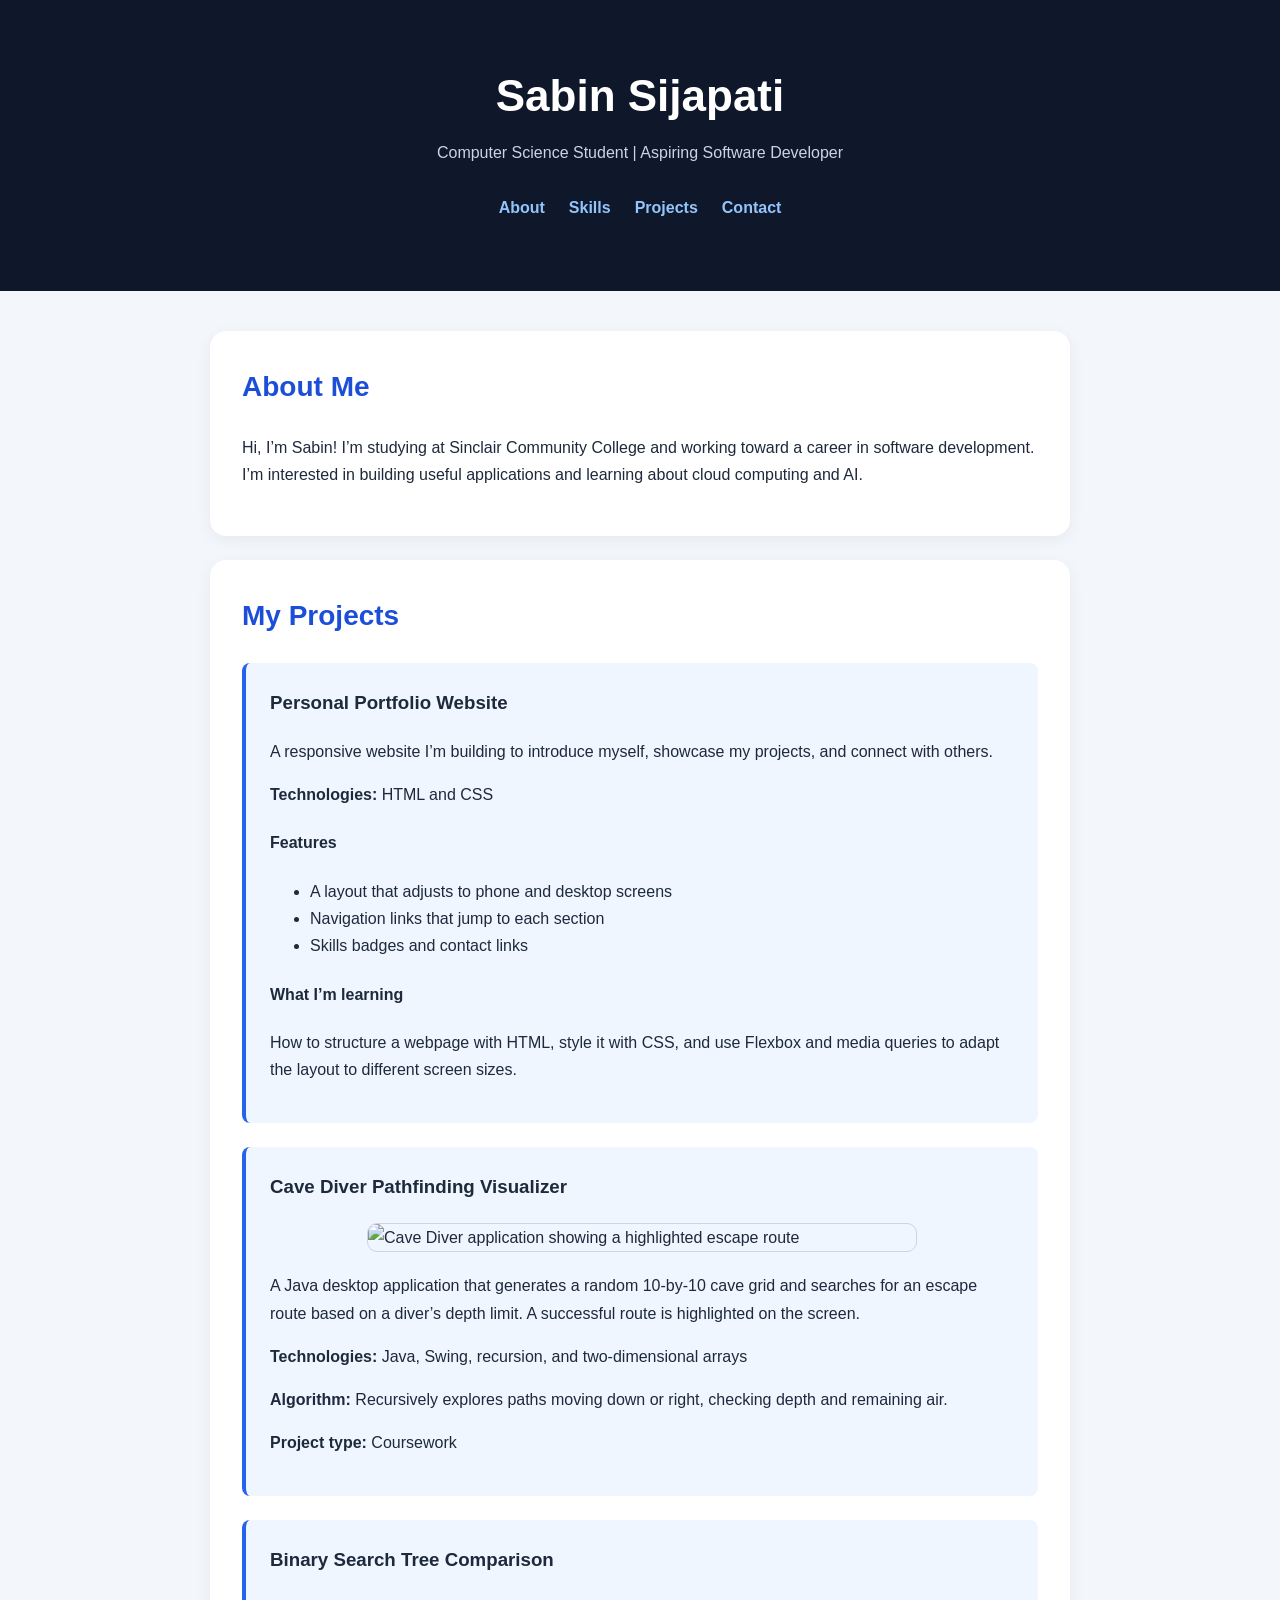
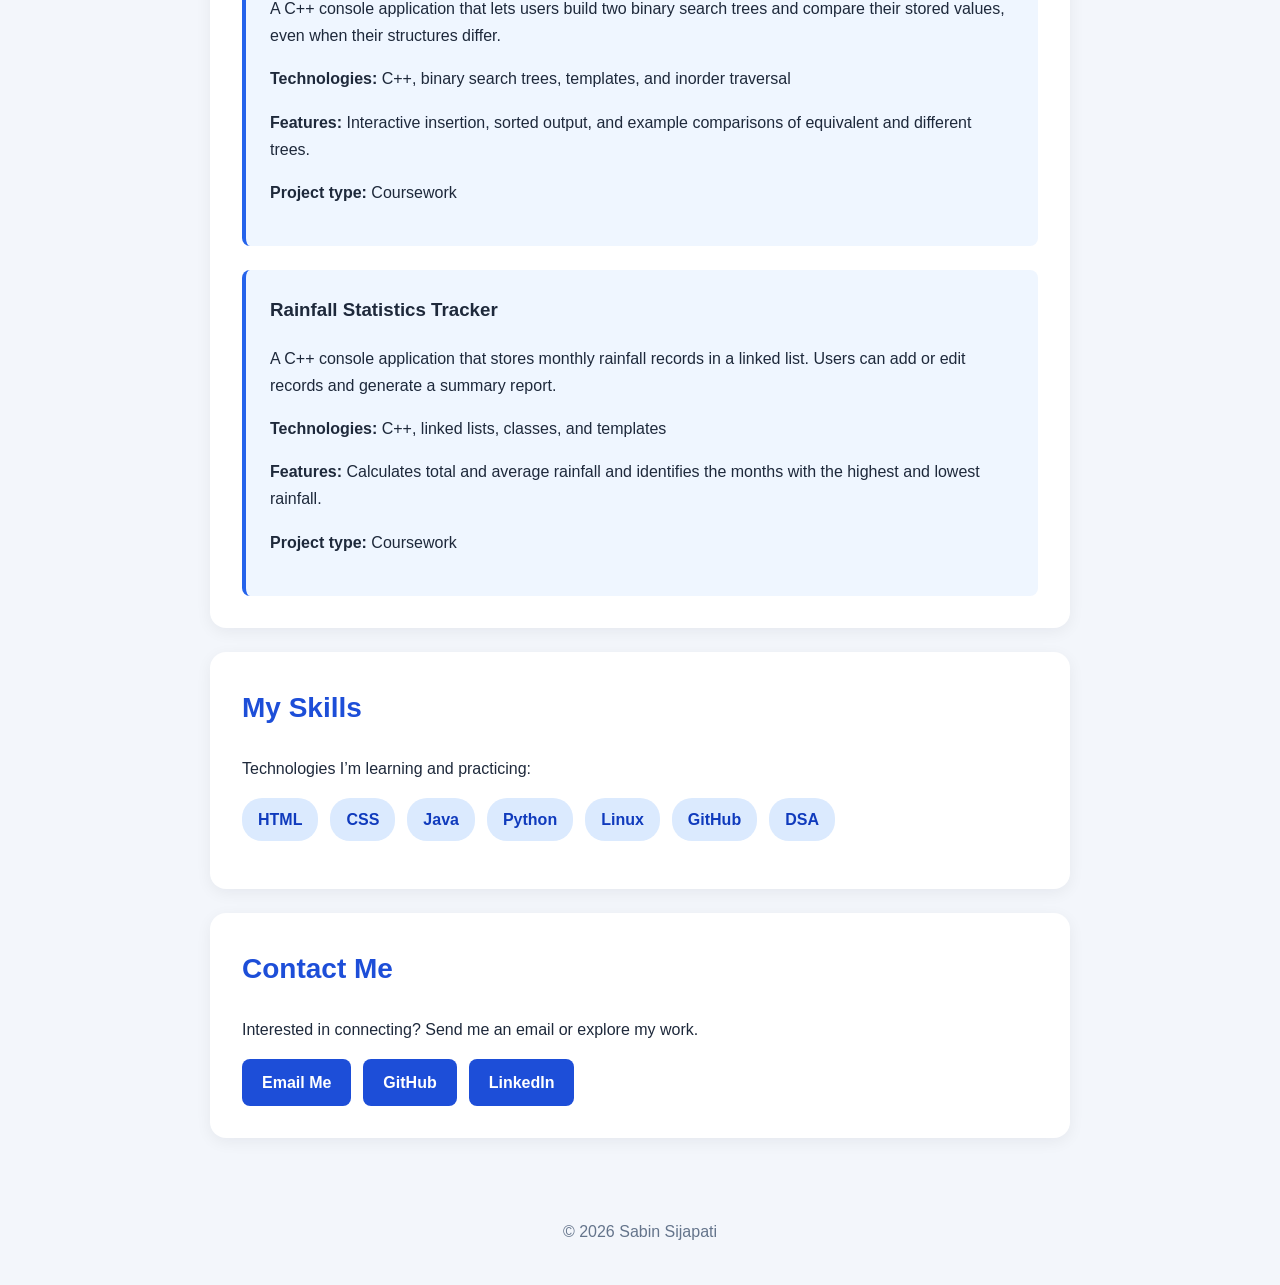
==== index.html @ 2f392fc3 "Add files via upload" ====
<!DOCTYPE html>
<html lang="en">
<head>
<meta charset="UTF-8">
<meta name="viewport" content="width=device-width, initial-scale=1.0">
<title>Sabin Sijapati | Portfolio</title>
<link rel="stylesheet" href="style.css">
</head>
<body>

<header>
    <h1>Sabin Sijapati</h1>
    <p>Computer Science Student | Aspiring Software Developer</p>

<nav>
<a href="#about">About</a>
<a href="#skills">Skills</a>
<a href="#projects">Projects</a>
<a href="#contact">Contact</a>
    </nav>
</header>

<main>
    <section id="about">
    <h2>About Me</h2>
    <p>
        Hi, I’m Sabin! I’m studying at Sinclair Community College
        and working toward a career in software development.
        I’m interested in building useful applications and
        learning about cloud computing and AI.
    </p>
</section>

    <section id="projects">
<h2>My Projects</h2>

<article>
    <h3>Personal Portfolio Website</h3>
    <p>
    A responsive website I’m building to introduce myself,
    showcase my projects, and connect with others.
    </p>

    <p><strong>Technologies:</strong> HTML and CSS</p>

    <h4>Features</h4>
    <ul>
    <li>A layout that adjusts to phone and desktop screens</li>
    <li>Navigation links that jump to each section</li>
    <li>Skills badges and contact links</li>
    </ul>

    <h4>What I’m learning</h4>
    <p>
    How to structure a webpage with HTML, style it with CSS,
    and use Flexbox and media queries to adapt the layout
    to different screen sizes.
    </p>
</article>

<article>
<h3>Cave Diver Pathfinding Visualizer</h3>
<img
class="project-image"
src="images/cave-diver.png"
alt="Cave Diver application showing a highlighted escape route"
loading="lazy"
>
<p>
    A Java desktop application that generates a random 10-by-10
    cave grid and searches for an escape route based on a
    diver’s depth limit. A successful route is highlighted
    on the screen.
</p>
<p>
    <strong>Technologies:</strong>
    Java, Swing, recursion, and two-dimensional arrays
</p>
<p>
    <strong>Algorithm:</strong>
    Recursively explores paths moving down or right,
    checking depth and remaining air.
</p>
<p><strong>Project type:</strong> Coursework</p>
</article>

<article>
<h3>Binary Search Tree Comparison</h3>
<p>
    A C++ console application that lets users build two binary
    search trees and compare their stored values, even when
    their structures differ.
</p>
<p>
    <strong>Technologies:</strong>
    C++, binary search trees, templates, and inorder traversal
</p>
<p>
    <strong>Features:</strong>
    Interactive insertion, sorted output, and example
    comparisons of equivalent and different trees.
</p>
<p><strong>Project type:</strong> Coursework</p>
</article>

<article>
<h3>Rainfall Statistics Tracker</h3>
<p>
    A C++ console application that stores monthly rainfall
    records in a linked list. Users can add or edit records
    and generate a summary report.
</p>
<p>
    <strong>Technologies:</strong>
    C++, linked lists, classes, and templates
</p>
<p>
    <strong>Features:</strong>
    Calculates total and average rainfall and identifies
    the months with the highest and lowest rainfall.
</p>
<p><strong>Project type:</strong> Coursework</p>
</article>
</section>

<section id="skills">
<h2>My Skills</h2>
<p>Technologies I’m learning and practicing:</p>

<ul class="skills-list">
    <li>HTML</li>
    <li>CSS</li>
    <li>Java</li>
    <li>Python</li>
    <li>Linux</li>
    <li>GitHub</li>
    <li>DSA</li>
</ul>
</section>

<section id="contact">
<h2>Contact Me</h2>
<p>Interested in connecting? Send me an email or explore my work.</p>

<div class="contact-links">
    <a href="mailto:sabinsijapati06@gmail.com">Email Me</a>
    <a href="https://github.com/sabinsijapati06">GitHub</a>
    <a href="https://www.linkedin.com/in/sabin-sijapati-1150a6310/">LinkedIn</a>
</div>
</section>
</main>

<footer>
    <p>&copy; 2026 Sabin Sijapati</p>
</footer>

</body>
</html>
---- style.css ----
/* Include padding and borders in element widths */
* {
box-sizing: border-box;
}

html {
scroll-behavior: smooth;
}

/* Overall page appearance */
body {
margin: 0;
font-family: Arial, sans-serif;
background-color: #f3f6fb;
color: #1e293b;
line-height: 1.7;
}

/* Introduction area */
header {
background-color: #0f172a;
color: white;
text-align: center;
padding: 70px 20px;
}

h1 {
margin: 0 0 12px;
font-size: 44px;
line-height: 1.2;
}

header p {
color: #cbd5e1;
}

/* Navigation links */
nav {
display: flex;
justify-content: center;
flex-wrap: wrap;
gap: 24px;
margin-top: 28px;
}

nav a {
color: #93c5fd;
text-decoration: none;
font-weight: bold;
}

nav a:hover {
color: white;
text-decoration: underline;
}

a:focus-visible {
outline: 3px solid #60a5fa;
outline-offset: 5px;
}

/* Keep the content centered */
main {
max-width: 900px;
margin: 40px auto;
padding: 0 20px;
}

/* Section cards */
section {
background-color: white;
padding: 32px;
margin-bottom: 24px;
border-radius: 16px;
box-shadow: 0 4px 16px rgba(15, 23, 42, 0.06);
scroll-margin-top: 24px;
}

h2 {
margin-top: 0;
color: #1d4ed8;
font-size: 28px;
}

h3 {
margin-top: 0;
}

/* Project box */
article {
background-color: #eff6ff;
border-left: 4px solid #2563eb;
padding: 24px;
border-radius: 8px;
}

footer {
text-align: center;
padding: 24px 20px;
color: #64748b;
}

/* Adjust the layout for smaller screens */
@media (max-width: 600px) {
header {
    padding: 48px 20px;
}

h1 {
    font-size: 34px;
}

section {
    padding: 24px;
}

article {
    padding: 18px;
}
}

/* Respect reduced-motion preferences */
@media (prefers-reduced-motion: reduce) {
html {
    scroll-behavior: auto;
}
}

/* Skills displayed as small badges */
.skills-list {
display: flex;
flex-wrap: wrap;
gap: 12px;
list-style: none;
padding: 0;
}

.skills-list li {
background-color: #dbeafe;
color: #103bbd;
padding: 8px 16px;
border-radius: 20px;
font-weight: bold;
}

/* Contact links styled as buttons */
.contact-links {
display: flex;
flex-wrap: wrap;
gap: 12px;
}

.contact-links a {
display: inline-block;
background-color: #1d4ed8;
color: white;
padding: 10px 20px;
border-radius: 8px;
text-decoration: none;
font-weight: bold;
}

.contact-links a:hover {
background-color: #1e40af;
}

article + article {
margin-top: 24px;
}

.project-image {
display: block;
width: 100%;
max-width: 550px;
height: auto;
margin: 20px auto;
border: 1px solid #cbd5e1;
border-radius: 10px;
}
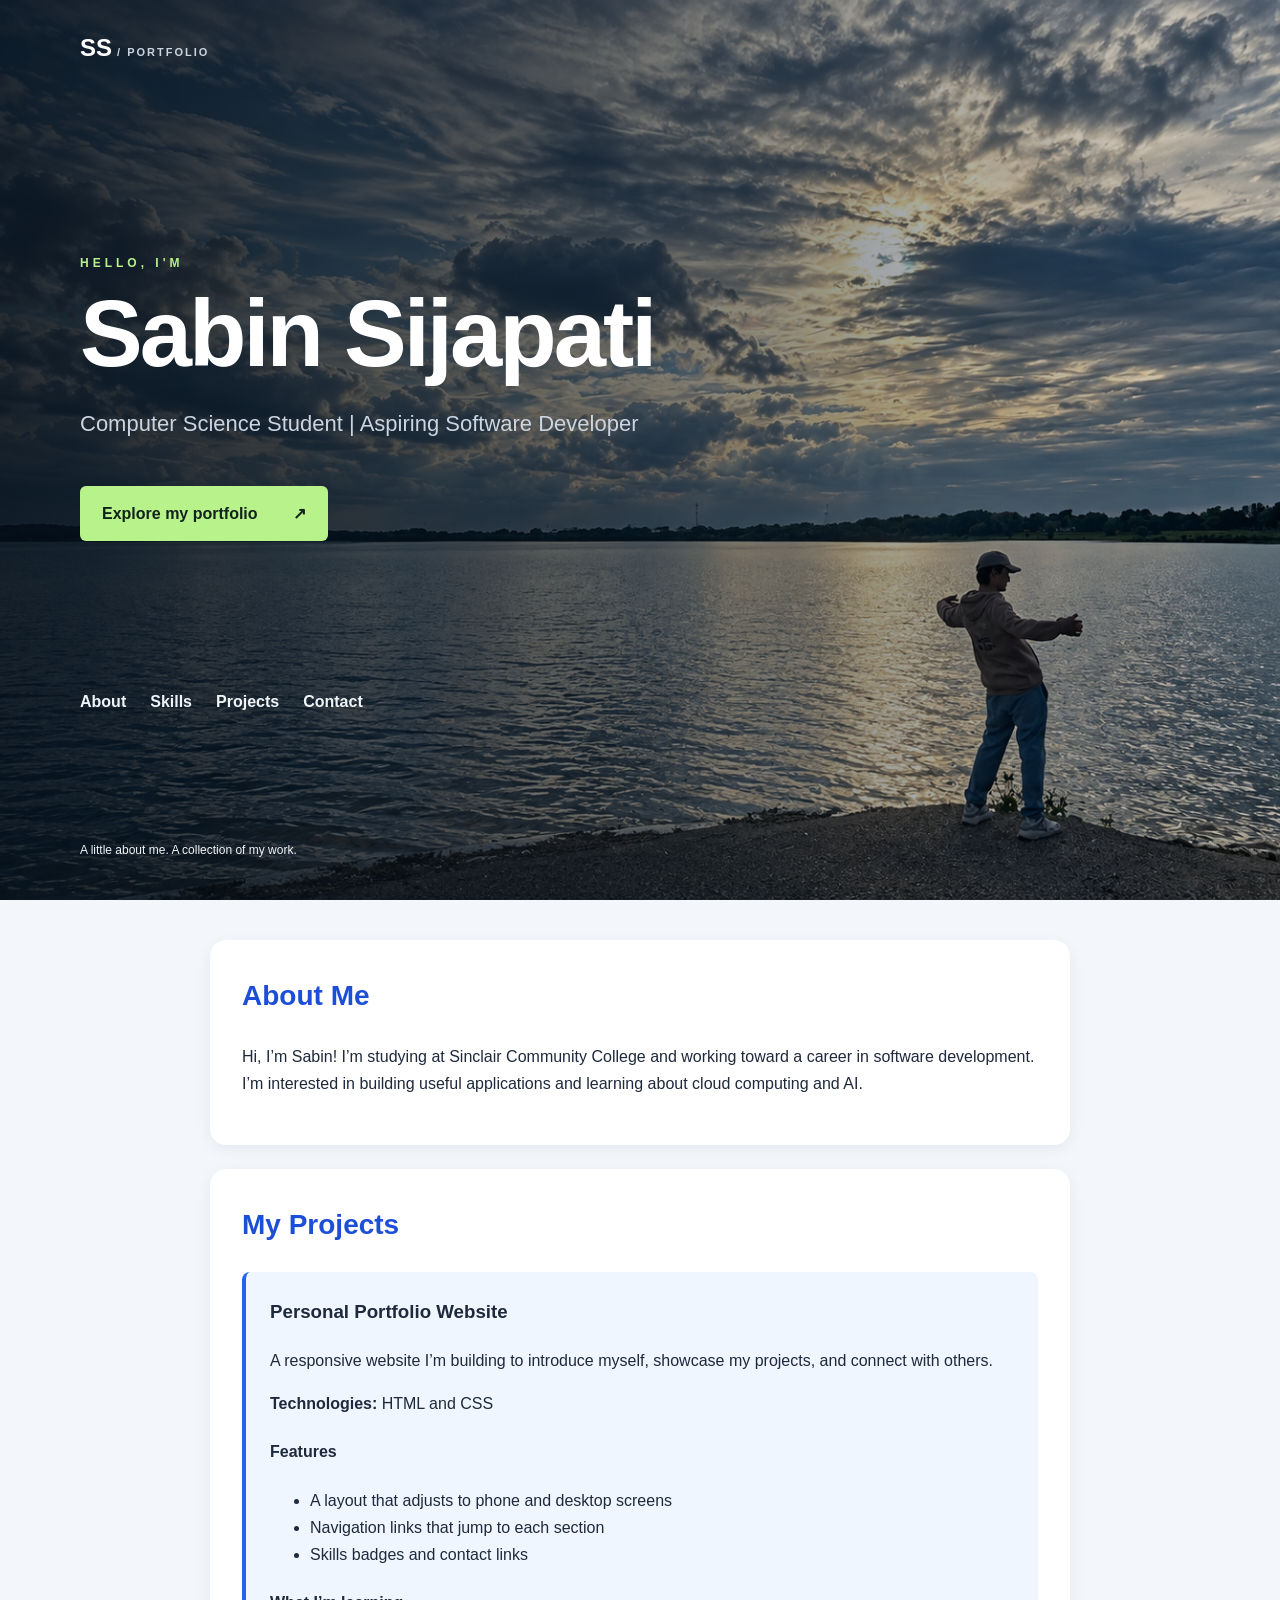
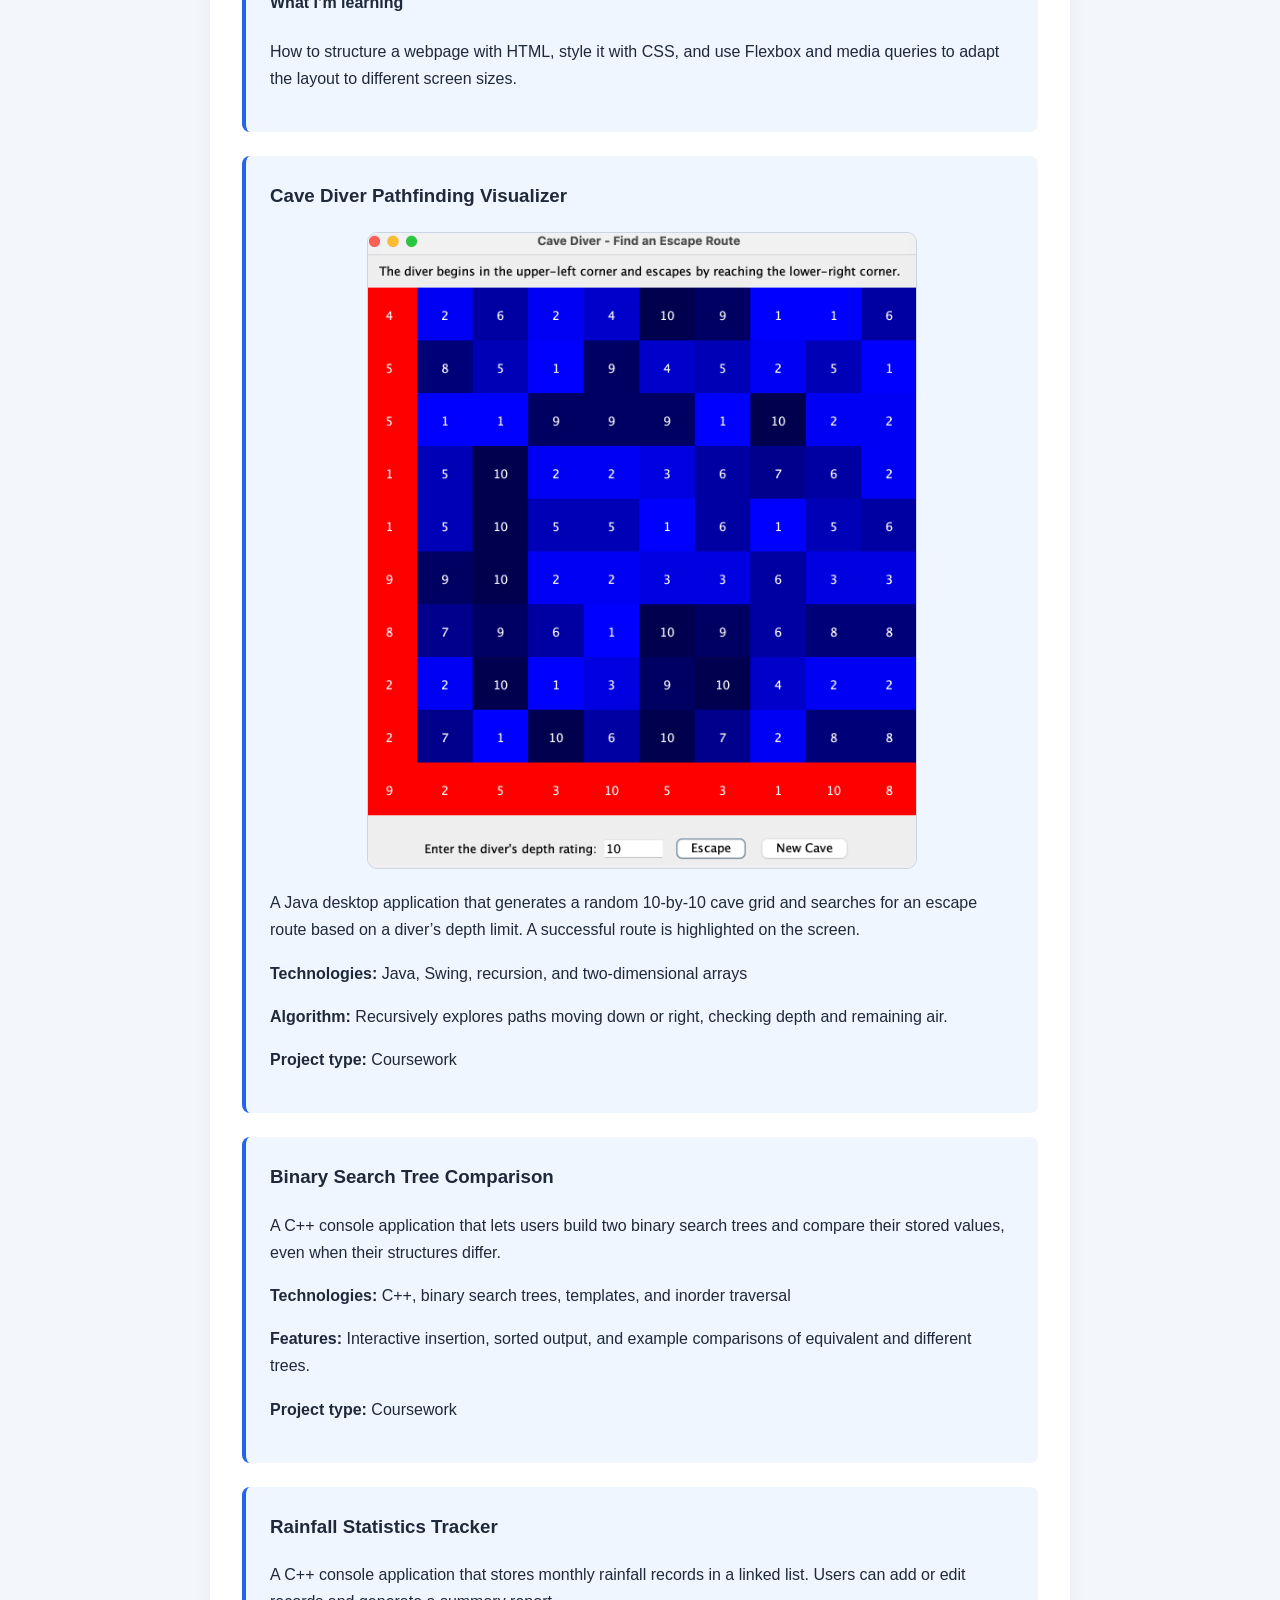
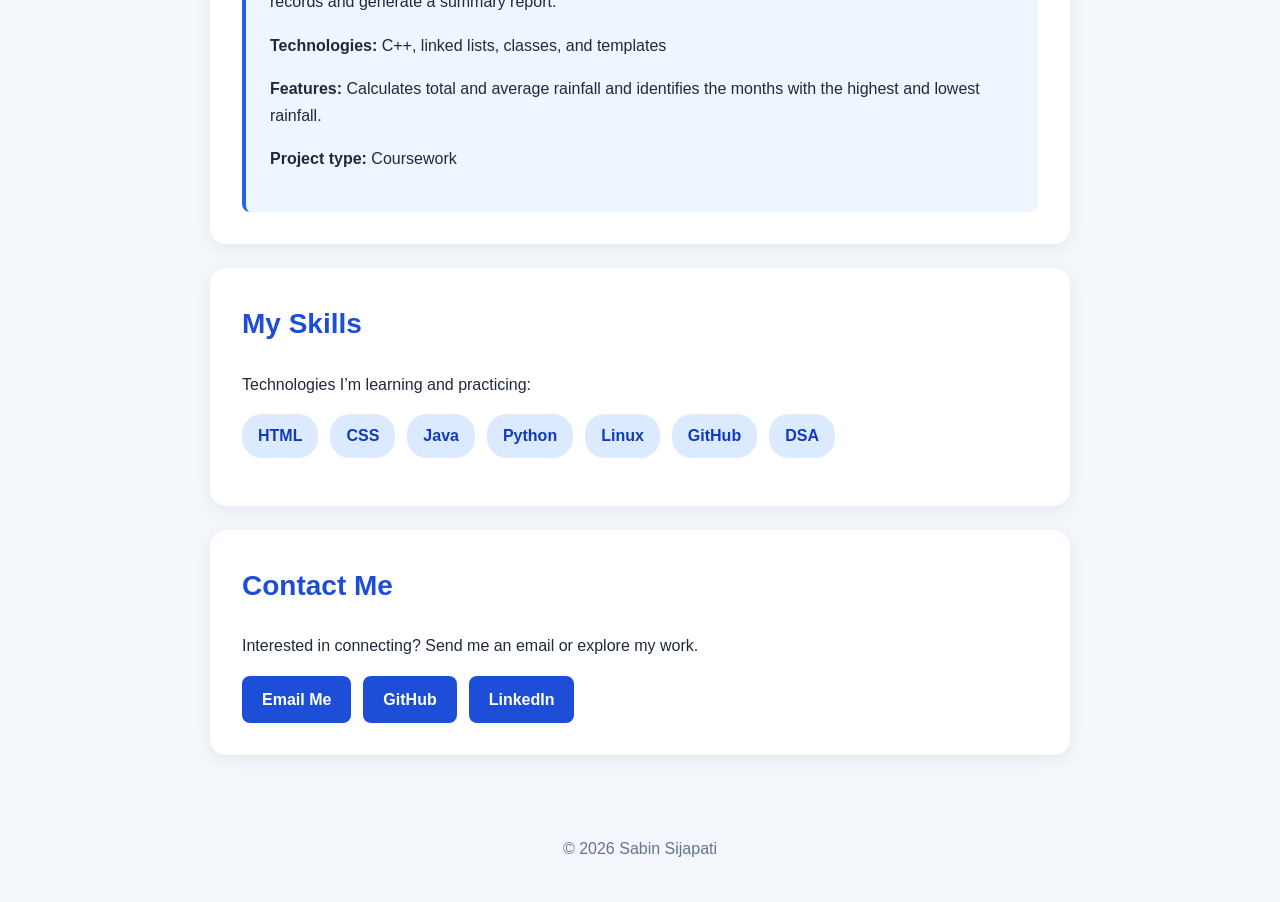
==== commit 501884f0: "Update Welcome Page" ====
--- a/index.html
+++ b/index.html
@@ -8,17 +8,20 @@
 </head>
 <body>
 
-<header>
+<header class="welcome" id="welcome">
+<div class="topbar"><a class="brand" href="#welcome">SS<span> / PORTFOLIO</span></a><a class="admin-link" href="admin.html">Admin</a></div>
+<div class="welcome-copy"><p class="eyebrow">HELLO, I'M</p>
     <h1>Sabin Sijapati</h1>
     <p>Computer Science Student | Aspiring Software Developer</p>
 
+<a class="explore" href="#about">Explore my portfolio <span aria-hidden="true">↗</span></a></div>
 <nav>
 <a href="#about">About</a>
 <a href="#skills">Skills</a>
 <a href="#projects">Projects</a>
 <a href="#contact">Contact</a>
     </nav>
-</header>
+<p class="scroll-note">A little about me. A collection of my work.</p></header>
 
 <main>
     <section id="about">
@@ -154,5 +157,6 @@
     <p>&copy; 2026 Sabin Sijapati</p>
 </footer>
 
+<script src="portfolio.js"></script>
 </body>
 </html>
--- a/style.css
+++ b/style.css
@@ -176,4 +176,49 @@
 margin: 20px auto;
 border: 1px solid #cbd5e1;
 border-radius: 10px;
-}+}
+/* Welcome page and local editor */
+:root { --accent: #b8f28b; }
+.welcome { min-height: 100svh; padding: 28px max(24px, calc((100vw - 1120px)/2)); display:flex; flex-direction:column; justify-content:space-between; text-align:left; background:radial-gradient(ellipse at 80% 20%, #234d56 0, transparent 50%),linear-gradient(130deg,#0b1525,#152f38); background-size:cover; background-position:center; }
+.topbar { display:flex; justify-content:space-between; align-items:center; gap:20px; }
+.brand { font-size:24px; font-weight:800; color:white; text-decoration:none; }
+.brand span { font-size:11px; letter-spacing:2px; color:#cbd5e1; }
+.admin-link { color:white; padding:8px 18px; border:1px solid #78919c; border-radius:30px; text-decoration:none; }
+.welcome-copy { padding:90px 0 35px; max-width:850px; }
+.welcome .eyebrow { font-size:12px; color:var(--accent); letter-spacing:4px; font-weight:bold; }
+.welcome h1 { font-size:clamp(48px,9vw,104px); letter-spacing:-3px; line-height:1.04; overflow-wrap:anywhere; }
+.welcome-copy > p:not(.eyebrow) { font-size:clamp(17px,2vw,22px); max-width:600px; }
+.explore { display:inline-flex; gap:35px; background:var(--accent); color:#11231a; padding:14px 22px; border-radius:6px; font-weight:bold; text-decoration:none; margin-top:22px; }
+.welcome nav { justify-content:flex-start; margin-top:30px; }
+.scroll-note { font-size:12px; padding-top:30px; }
+.editor-shell { max-width:800px; margin:40px auto; padding:0 20px; }
+.editor-shell h1 { font-size:36px; }
+.editor-shell label { display:block; font-weight:bold; margin-top:18px; }
+.editor-shell input, .editor-shell textarea { display:block; width:100%; padding:12px; margin-top:6px; font:inherit; border:1px solid #94a3b8; border-radius:6px; background:white; color:#1e293b; }
+.editor-shell textarea { min-height:100px; resize:vertical; }
+.editor-shell button { cursor:pointer; font:inherit; border:0; border-radius:6px; padding:12px 18px; background:#1d4ed8; color:white; margin:12px 8px 0 0; }
+.editor-shell button.secondary { background:#334155; }
+.editor-shell .notice { padding:16px; background:#fff7dc; border-left:4px solid #c58b00; }
+.editor-shell fieldset { border:1px solid #cbd5e1; border-radius:8px; padding:18px; margin:22px 0; }
+.editor-shell legend { font-weight:bold; }
+[hidden] { display:none !important; }
+#status { min-height:28px; }
+@media(max-width:600px) { .welcome-copy {padding-top:60px;} .welcome h1 {letter-spacing:-2px;} }
+
+/* Edited lakeside welcome photograph */
+.welcome {
+  background-color: #10202d;
+  background-image: linear-gradient(90deg, rgba(5,15,25,.83) 0%, rgba(5,15,25,.57) 45%, rgba(5,15,25,.12) 100%), url("images/welcome-lake.png");
+  background-position: center, center bottom;
+  background-size: cover;
+}
+.welcome-copy { max-width: 660px; }
+.welcome h1 { font-size: clamp(48px, 7.4vw, 94px); }
+.welcome nav a, .welcome .scroll-note { color:#eef4f8; }
+@media (max-width: 600px) {
+  .welcome {
+    background-position: center, 73% bottom;
+    background-image: linear-gradient(180deg, rgba(5,15,25,.76) 0%, rgba(5,15,25,.58) 48%, rgba(5,15,25,.24) 76%, rgba(5,15,25,.72) 100%), url("images/welcome-lake.png");
+  }
+  .welcome-copy { padding-top: 40px; }
+}
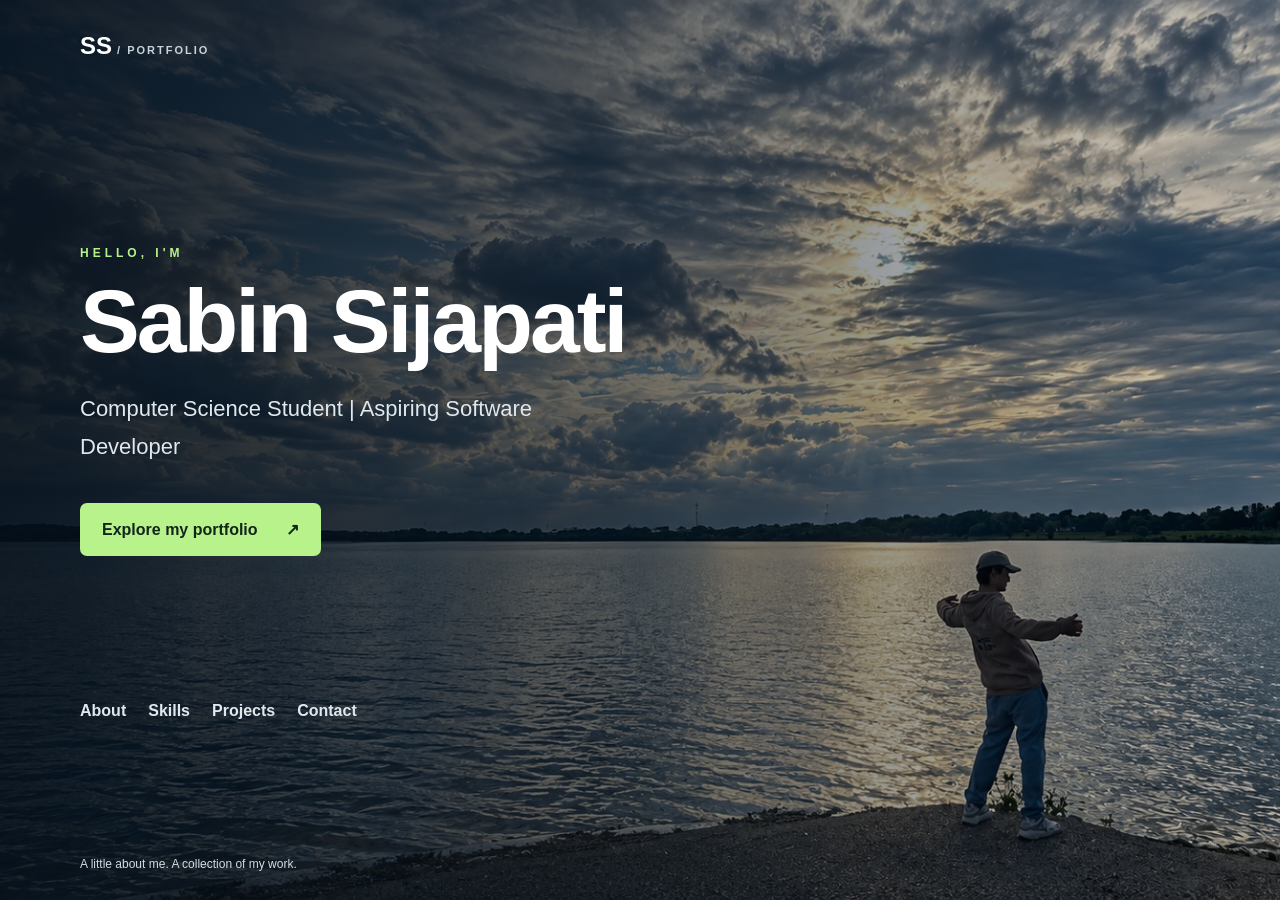
==== commit a49f8ed9: "Update Contact" ====
--- a/index.html
+++ b/index.html
@@ -6,7 +6,7 @@
 <title>Sabin Sijapati | Portfolio</title>
 <link rel="stylesheet" href="style.css">
 </head>
-<body>
+<body class="is-welcome">
 
 <header class="welcome" id="welcome">
 <div class="topbar"><a class="brand" href="#welcome">SS<span> / PORTFOLIO</span></a><a class="admin-link" href="admin.html">Admin</a></div>
@@ -14,8 +14,8 @@
     <h1>Sabin Sijapati</h1>
     <p>Computer Science Student | Aspiring Software Developer</p>
 
-<a class="explore" href="#about">Explore my portfolio <span aria-hidden="true">↗</span></a></div>
-<nav>
+<a class="explore" href="#portfolio">Explore my portfolio <span aria-hidden="true">↗</span></a></div>
+<nav aria-label="Welcome navigation">
 <a href="#about">About</a>
 <a href="#skills">Skills</a>
 <a href="#projects">Projects</a>
@@ -23,7 +23,12 @@
     </nav>
 <p class="scroll-note">A little about me. A collection of my work.</p></header>
 
-<main>
+<div class="page-topbar" hidden>
+<a class="brand" href="#welcome">SS<span> / PORTFOLIO</span></a>
+<nav aria-label="Portfolio navigation"><a href="#welcome">Home</a><a href="#portfolio">Overview</a><a href="#about">About</a><a href="#skills">Skills</a><a href="#projects">Projects</a><a href="#contact">Contact</a></nav>
+</div>
+<main id="portfolio-content" hidden>
+<h2 id="view-title" tabindex="-1">My Portfolio</h2>
     <section id="about">
     <h2>About Me</h2>
     <p>
@@ -141,22 +146,14 @@
 </ul>
 </section>
 
-<section id="contact">
-<h2>Contact Me</h2>
-<p>Interested in connecting? Send me an email or explore my work.</p>
 
-<div class="contact-links">
-    <a href="mailto:sabinsijapati06@gmail.com">Email Me</a>
-    <a href="https://github.com/sabinsijapati06">GitHub</a>
-    <a href="https://www.linkedin.com/in/sabin-sijapati-1150a6310/">LinkedIn</a>
-</div>
-</section>
 </main>
 
-<footer>
-    <p>&copy; 2026 Sabin Sijapati</p>
-</footer>
+<section id="contact" class="contact-page" tabindex="-1" hidden>
+<div class="contact-content"><p class="eyebrow">LET’S CONNECT</p><h2>Get in touch.</h2><p class="contact-description">Have a project idea or want to connect?<br>Find me on these platforms.</p>
+<div class="social-links"><a href="mailto:sabinsijapati06@gmail.com"><svg viewBox="0 0 24 24" aria-hidden="true" fill="none" stroke="currentColor" stroke-width="1.8"><rect x="3" y="5" width="18" height="14" rx="2"/><path d="m3 6 9 7 9-7"/></svg><span>Email</span></a><a href="https://github.com/sabinsijapati06" target="_blank" rel="noopener noreferrer"><svg viewBox="0 0 24 24" aria-hidden="true" fill="none" stroke="currentColor" stroke-width="1.8"><path fill="currentColor" stroke="none" d="M12 .8a11.2 11.2 0 0 0-3.54 21.83c.56.1.77-.24.77-.54v-2.1c-3.13.68-3.79-1.33-3.79-1.33-.51-1.3-1.25-1.65-1.25-1.65-1.02-.7.08-.69.08-.69 1.13.08 1.73 1.16 1.73 1.16 1 1.72 2.63 1.22 3.27.93.1-.72.39-1.22.71-1.5-2.5-.28-5.13-1.25-5.13-5.56 0-1.23.44-2.24 1.16-3.03-.12-.28-.5-1.43.11-2.98 0 0 .95-.3 3.08 1.15a10.7 10.7 0 0 1 5.6 0c2.14-1.45 3.08-1.15 3.08-1.15.61 1.55.23 2.7.11 2.98.72.79 1.16 1.8 1.16 3.03 0 4.32-2.63 5.27-5.14 5.55.4.35.76 1.03.76 2.08v3.11c0 .3.2.65.77.54A11.2 11.2 0 0 0 12 .8Z"/></svg><span>GitHub</span></a><a href="https://www.linkedin.com/in/sabin-sijapati-1150a6310/" target="_blank" rel="noopener noreferrer"><svg viewBox="0 0 24 24" aria-hidden="true" fill="none" stroke="currentColor" stroke-width="1.8"><path fill="currentColor" stroke="none" d="M20.45 2H3.55C2.69 2 2 2.68 2 3.52v16.96c0 .84.69 1.52 1.55 1.52h16.9c.86 0 1.55-.68 1.55-1.52V3.52c0-.84-.69-1.52-1.55-1.52ZM7.93 18.75H4.98V9.2h2.95v9.55ZM6.46 7.9a1.71 1.71 0 1 1 0-3.42 1.71 1.71 0 0 1 0 3.42Zm12.29 10.85H15.8V14.1c0-1.11-.02-2.54-1.55-2.54-1.55 0-1.79 1.21-1.79 2.46v4.73H9.51V9.2h2.83v1.31h.04c.39-.75 1.36-1.55 2.79-1.55 2.99 0 3.58 1.97 3.58 4.53v5.26Z"/></svg><span>LinkedIn</span></a><a href="https://www.instagram.com/sabinsijapati06/" target="_blank" rel="noopener noreferrer"><svg viewBox="0 0 24 24" aria-hidden="true" fill="none" stroke="currentColor" stroke-width="1.8"><rect x="3" y="3" width="18" height="18" rx="5"/><circle cx="12" cy="12" r="4"/><circle cx="17.5" cy="6.5" r="1.2" fill="currentColor" stroke="none"/></svg><span>Instagram</span></a></div><p class="contact-handle">@sabinsijapati06</p></div><p class="copyright">&copy; 2026 Sabin Sijapati</p></section>
 
 <script src="portfolio.js"></script>
+<script src="navigation.js"></script>
 </body>
 </html>
--- a/style.css
+++ b/style.css
@@ -1,224 +1,94 @@
-/* Include padding and borders in element widths */
-* {
-box-sizing: border-box;
-}
-
-html {
-scroll-behavior: smooth;
-}
-
-/* Overall page appearance */
-body {
-margin: 0;
-font-family: Arial, sans-serif;
-background-color: #f3f6fb;
-color: #1e293b;
-line-height: 1.7;
-}
-
-/* Introduction area */
-header {
-background-color: #0f172a;
-color: white;
-text-align: center;
-padding: 70px 20px;
-}
-
-h1 {
-margin: 0 0 12px;
-font-size: 44px;
-line-height: 1.2;
-}
-
-header p {
-color: #cbd5e1;
-}
-
-/* Navigation links */
-nav {
-display: flex;
-justify-content: center;
-flex-wrap: wrap;
-gap: 24px;
-margin-top: 28px;
-}
-
-nav a {
-color: #93c5fd;
-text-decoration: none;
-font-weight: bold;
-}
-
-nav a:hover {
-color: white;
-text-decoration: underline;
-}
-
-a:focus-visible {
-outline: 3px solid #60a5fa;
-outline-offset: 5px;
-}
-
-/* Keep the content centered */
-main {
-max-width: 900px;
-margin: 40px auto;
-padding: 0 20px;
-}
-
-/* Section cards */
-section {
-background-color: white;
-padding: 32px;
-margin-bottom: 24px;
-border-radius: 16px;
-box-shadow: 0 4px 16px rgba(15, 23, 42, 0.06);
-scroll-margin-top: 24px;
-}
-
-h2 {
-margin-top: 0;
-color: #1d4ed8;
-font-size: 28px;
-}
-
-h3 {
-margin-top: 0;
-}
-
-/* Project box */
-article {
-background-color: #eff6ff;
-border-left: 4px solid #2563eb;
-padding: 24px;
-border-radius: 8px;
-}
-
-footer {
-text-align: center;
-padding: 24px 20px;
-color: #64748b;
-}
-
-/* Adjust the layout for smaller screens */
-@media (max-width: 600px) {
-header {
-    padding: 48px 20px;
-}
-
-h1 {
-    font-size: 34px;
-}
-
-section {
-    padding: 24px;
-}
-
-article {
-    padding: 18px;
-}
-}
-
-/* Respect reduced-motion preferences */
-@media (prefers-reduced-motion: reduce) {
-html {
-    scroll-behavior: auto;
-}
-}
-
-/* Skills displayed as small badges */
-.skills-list {
-display: flex;
-flex-wrap: wrap;
-gap: 12px;
-list-style: none;
-padding: 0;
-}
-
-.skills-list li {
-background-color: #dbeafe;
-color: #103bbd;
-padding: 8px 16px;
-border-radius: 20px;
-font-weight: bold;
-}
-
-/* Contact links styled as buttons */
-.contact-links {
-display: flex;
-flex-wrap: wrap;
-gap: 12px;
-}
-
-.contact-links a {
-display: inline-block;
-background-color: #1d4ed8;
-color: white;
-padding: 10px 20px;
-border-radius: 8px;
-text-decoration: none;
-font-weight: bold;
-}
-
-.contact-links a:hover {
-background-color: #1e40af;
-}
-
-article + article {
-margin-top: 24px;
-}
-
-.project-image {
-display: block;
-width: 100%;
-max-width: 550px;
-height: auto;
-margin: 20px auto;
-border: 1px solid #cbd5e1;
-border-radius: 10px;
-}
-/* Welcome page and local editor */
-:root { --accent: #b8f28b; }
-.welcome { min-height: 100svh; padding: 28px max(24px, calc((100vw - 1120px)/2)); display:flex; flex-direction:column; justify-content:space-between; text-align:left; background:radial-gradient(ellipse at 80% 20%, #234d56 0, transparent 50%),linear-gradient(130deg,#0b1525,#152f38); background-size:cover; background-position:center; }
-.topbar { display:flex; justify-content:space-between; align-items:center; gap:20px; }
-.brand { font-size:24px; font-weight:800; color:white; text-decoration:none; }
-.brand span { font-size:11px; letter-spacing:2px; color:#cbd5e1; }
-.admin-link { color:white; padding:8px 18px; border:1px solid #78919c; border-radius:30px; text-decoration:none; }
-.welcome-copy { padding:90px 0 35px; max-width:850px; }
-.welcome .eyebrow { font-size:12px; color:var(--accent); letter-spacing:4px; font-weight:bold; }
-.welcome h1 { font-size:clamp(48px,9vw,104px); letter-spacing:-3px; line-height:1.04; overflow-wrap:anywhere; }
-.welcome-copy > p:not(.eyebrow) { font-size:clamp(17px,2vw,22px); max-width:600px; }
-.explore { display:inline-flex; gap:35px; background:var(--accent); color:#11231a; padding:14px 22px; border-radius:6px; font-weight:bold; text-decoration:none; margin-top:22px; }
-.welcome nav { justify-content:flex-start; margin-top:30px; }
-.scroll-note { font-size:12px; padding-top:30px; }
-.editor-shell { max-width:800px; margin:40px auto; padding:0 20px; }
+/* Sabin's portfolio — midnight, teal and soft green */
+:root { color-scheme:dark; --bg:#0b121b; --panel:#121f2b; --edge:#2c404d; --text:#edf4f5; --muted:#b7c6cf; --accent:#b8f28b; }
+* { box-sizing:border-box; }
+html { scroll-behavior:auto; }
+body { margin:0; min-height:100dvh; display:flex; flex-direction:column; font-family:Arial,sans-serif; background:var(--bg); color:var(--text); line-height:1.7; }
+a { color:var(--accent); }
+a:focus-visible, button:focus-visible, input:focus-visible, textarea:focus-visible { outline:3px solid var(--accent); outline-offset:5px; }
+[hidden] { display:none !important; }
+h1,h2,h3,h4 { line-height:1.2; }
+h1,h2,h3 { margin-top:0; }
+h2 { color:var(--accent); font-size:28px; }
+h3 { font-size:22px; color:var(--text); }
+p { color:var(--muted); }
+/* Welcome: the only view with scrolling locked */
+body.is-welcome { height:100dvh; min-height:0; overflow:hidden; }
+.welcome { flex:1; min-height:0; display:flex; flex-direction:column; justify-content:space-between; padding:26px max(24px,calc((100vw - 1120px)/2)); overflow:hidden; color:white; background-color:#10202d; background-image:linear-gradient(90deg,rgba(5,15,25,.88),rgba(5,15,25,.58) 48%,rgba(5,15,25,.15)),url("images/welcome-lake.png"); background-size:cover; background-position:center bottom; }
+.topbar { display:flex; align-items:center; justify-content:space-between; gap:20px; }
+.brand { font-size:24px; font-weight:bold; text-decoration:none; color:white; }
+.brand span { font-size:11px; letter-spacing:2px; color:#c6d4db; }
+.admin-link { color:white; border:1px solid #82979f; border-radius:24px; padding:7px 18px; text-decoration:none; }
+.welcome-copy { max-width:650px; padding:clamp(12px,5vh,60px) 0 10px; }
+.eyebrow { color:var(--accent); font-size:12px; font-weight:bold; letter-spacing:4px; }
+.welcome h1 { font-size:clamp(40px,7vw,94px); letter-spacing:-3px; line-height:1.04; margin:0 0 18px; overflow-wrap:anywhere; }
+.welcome-copy > p:not(.eyebrow) { color:#e0e8ed; font-size:clamp(16px,2vw,22px); max-width:550px; }
+.explore { display:inline-flex; gap:28px; background:var(--accent); color:#12251a; padding:13px 22px; border-radius:7px; font-weight:bold; text-decoration:none; margin-top:16px; }
+.explore:hover { background:#d3ffb3; }
+nav { display:flex; gap:22px; flex-wrap:wrap; }
+nav a { color:#e0e8ed; text-decoration:none; font-weight:bold; }
+nav a:hover, nav a[aria-current="page"] { color:var(--accent); text-decoration:underline; text-underline-offset:6px; }
+.welcome nav { margin-top:12px; }
+.scroll-note { font-size:12px; color:#d0dce3; margin:10px 0 0; }
+/* Content views */
+.page-topbar { display:flex; justify-content:space-between; align-items:center; flex-wrap:wrap; gap:20px; padding:22px max(24px,calc((100vw - 1120px)/2)); background:#10202d; border-bottom:1px solid var(--edge); }
+.page-topbar nav { gap:18px; font-size:14px; }
+main { width:100%; max-width:960px; margin:44px auto; padding:0 24px; flex:1; }
+#view-title { color:white; font-size:clamp(30px,4vw,44px); margin-bottom:28px; }
+main section { background:var(--panel); border:1px solid var(--edge); border-radius:16px; padding:32px; margin-bottom:24px; }
+article { padding:26px; background:#172936; border:1px solid #304751; border-left:3px solid #91c77f; border-radius:10px; }
+article + article { margin-top:22px; }
+article p:last-child { margin-bottom:0; }
+article li { color:var(--muted); }
+article strong { color:#e4efed; }
+.skills-list { display:flex; flex-wrap:wrap; gap:12px; list-style:none; padding:0; }
+.skills-list li { background:#213e3a; color:#c9f4b5; padding:8px 17px; border:1px solid #3e6150; border-radius:24px; font-weight:bold; }
+.project-image { display:block; width:100%; max-width:550px; height:auto; margin:20px auto; border:1px solid #536d79; border-radius:10px; }
+/* Contact is its own final navigation page, not a footer. */
+.contact-page { flex:1; width:100%; display:flex; flex-direction:column; align-items:center; justify-content:center; padding:70px 24px 24px; text-align:center; background:radial-gradient(ellipse at 80% 20%,#234d56,transparent 55%),linear-gradient(130deg,#0b1525,#152f38); }
+.contact-content { max-width:650px; width:100%; margin:auto; }
+.contact-page h2 { color:white; font-size:clamp(40px,7vw,76px); margin:20px 0; }
+.contact-description { font-size:18px; }
+.social-links { display:flex; justify-content:center; flex-wrap:wrap; gap:18px; margin:32px 0 22px; }
+.social-links a { display:flex; flex-direction:column; align-items:center; justify-content:center; gap:10px; width:110px; min-height:108px; border:1px solid #648b89; background:rgba(255,255,255,.04); border-radius:14px; text-decoration:none; color:var(--accent); }
+.social-links svg { width:28px; height:28px; }
+.social-links span { font-size:13px; font-weight:bold; }
+.social-links a:hover { background:var(--accent); color:#10202d; }
+.contact-handle { font-size:14px; }
+.copyright { margin:44px 0 0; font-size:12px; color:#acbdc7; }
+/* Local demo dashboard */
+.editor-shell { max-width:800px; }
 .editor-shell h1 { font-size:36px; }
 .editor-shell label { display:block; font-weight:bold; margin-top:18px; }
-.editor-shell input, .editor-shell textarea { display:block; width:100%; padding:12px; margin-top:6px; font:inherit; border:1px solid #94a3b8; border-radius:6px; background:white; color:#1e293b; }
+.editor-shell input,.editor-shell textarea { display:block; width:100%; padding:12px; margin-top:6px; font:inherit; border:1px solid #607b87; border-radius:6px; background:#0d1923; color:white; }
 .editor-shell textarea { min-height:100px; resize:vertical; }
-.editor-shell button { cursor:pointer; font:inherit; border:0; border-radius:6px; padding:12px 18px; background:#1d4ed8; color:white; margin:12px 8px 0 0; }
-.editor-shell button.secondary { background:#334155; }
-.editor-shell .notice { padding:16px; background:#fff7dc; border-left:4px solid #c58b00; }
-.editor-shell fieldset { border:1px solid #cbd5e1; border-radius:8px; padding:18px; margin:22px 0; }
+.editor-shell button { cursor:pointer; font:inherit; font-weight:bold; border:0; border-radius:6px; padding:12px 18px; background:var(--accent); color:#12251a; margin:12px 8px 0 0; }
+.editor-shell button.secondary { background:#304854; color:white; }
+.editor-shell button:disabled { opacity:.5; cursor:not-allowed; }
+.editor-shell .notice { padding:16px; background:#342d1c; color:#f1dbac; border-left:4px solid #d7b968; }
+.editor-shell fieldset { border:1px solid #425e6a; border-radius:8px; padding:18px; margin:22px 0; }
 .editor-shell legend { font-weight:bold; }
-[hidden] { display:none !important; }
-#status { min-height:28px; }
-@media(max-width:600px) { .welcome-copy {padding-top:60px;} .welcome h1 {letter-spacing:-2px;} }
-
-/* Edited lakeside welcome photograph */
-.welcome {
-  background-color: #10202d;
-  background-image: linear-gradient(90deg, rgba(5,15,25,.83) 0%, rgba(5,15,25,.57) 45%, rgba(5,15,25,.12) 100%), url("images/welcome-lake.png");
-  background-position: center, center bottom;
-  background-size: cover;
+#status { min-height:28px; color:var(--accent); }
+@media(max-width:600px) {
+  .welcome { padding:20px; background-position:73% bottom; background-image:linear-gradient(180deg,rgba(5,15,25,.8),rgba(5,15,25,.6) 48%,rgba(5,15,25,.24) 76%,rgba(5,15,25,.78)),url("images/welcome-lake.png"); }
+  .welcome h1 { letter-spacing:-2px; }
+  .welcome-copy { padding:20px 0; }
+  .welcome nav { gap:16px; }
+  .scroll-note { display:none; }
+  .page-topbar { padding:18px 20px; }
+  .page-topbar nav { gap:10px 16px; }
+  main { padding:0 18px; margin:28px auto; }
+  main section { padding:22px; }
+  article { padding:20px; }
+  .contact-page { padding-top:44px; }
+  .social-links { gap:12px; }
+  .social-links a { width:100px; }
 }
-.welcome-copy { max-width: 660px; }
-.welcome h1 { font-size: clamp(48px, 7.4vw, 94px); }
-.welcome nav a, .welcome .scroll-note { color:#eef4f8; }
-@media (max-width: 600px) {
-  .welcome {
-    background-position: center, 73% bottom;
-    background-image: linear-gradient(180deg, rgba(5,15,25,.76) 0%, rgba(5,15,25,.58) 48%, rgba(5,15,25,.24) 76%, rgba(5,15,25,.72) 100%), url("images/welcome-lake.png");
-  }
-  .welcome-copy { padding-top: 40px; }
+@media(max-height:620px) {
+  .welcome { padding-top:10px; padding-bottom:10px; }
+  .welcome-copy { padding:5px 0; }
+  .welcome h1 { font-size:clamp(28px,7vh,48px); letter-spacing:-1px; margin-bottom:8px; }
+  .welcome-copy p { margin:6px 0; }
+  .welcome-copy > p:not(.eyebrow) { font-size:14px; }
+  .explore { margin-top:6px; padding:8px 14px; }
+  .scroll-note { display:none; }
 }
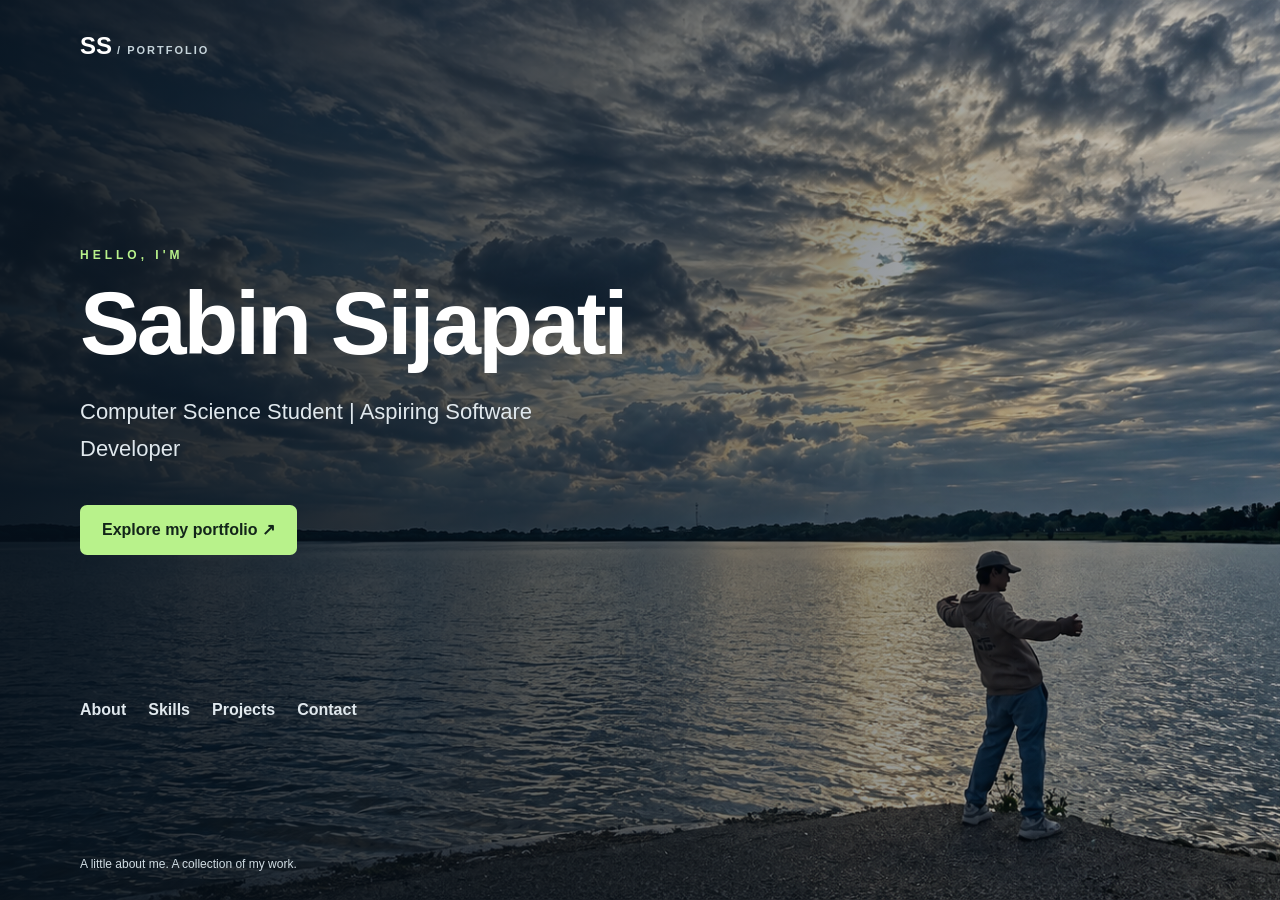
==== commit fc829418: "Update key feature and color" ====
--- a/index.html
+++ b/index.html
@@ -39,8 +39,22 @@
     </p>
 </section>
 
-    <section id="projects">
-<h2>My Projects</h2>
+    <section id="skills">
+<h2>My Skills</h2>
+<p>Technologies I’m learning and practicing:</p>
+
+<ul class="skills-list">
+    <li>HTML</li>
+    <li>CSS</li>
+    <li>Java</li>
+    <li>Python</li>
+    <li>Linux</li>
+    <li>GitHub</li>
+    <li>DSA</li>
+</ul>
+</section>
+<section id="projects">
+<h2>My Projects</h2><div class="project-filter"><p id="filter-status" role="status"></p><a href="#projects" id="clear-filter" hidden>View all projects ↗</a></div>
 
 <article>
     <h3>Personal Portfolio Website</h3>
@@ -131,20 +145,7 @@
 </article>
 </section>
 
-<section id="skills">
-<h2>My Skills</h2>
-<p>Technologies I’m learning and practicing:</p>
 
-<ul class="skills-list">
-    <li>HTML</li>
-    <li>CSS</li>
-    <li>Java</li>
-    <li>Python</li>
-    <li>Linux</li>
-    <li>GitHub</li>
-    <li>DSA</li>
-</ul>
-</section>
 
 
 </main>
--- a/style.css
+++ b/style.css
@@ -1,8 +1,26 @@
 /* Sabin's portfolio — midnight, teal and soft green */
-:root { color-scheme:dark; --bg:#0b121b; --panel:#121f2b; --edge:#2c404d; --text:#edf4f5; --muted:#b7c6cf; --accent:#b8f28b; }
-* { box-sizing:border-box; }
-html { scroll-behavior:auto; }
-body { margin:0; min-height:100dvh; display:flex; flex-direction:column; font-family:Arial,sans-serif; background:var(--bg); color:var(--text); line-height:1.7; }
+:root { color-scheme:dark; 
+--bg:#0b121b; 
+--panel:#121f2b; 
+--edge:#2c404d; 
+--text:#edf4f5;
+--muted:#b7c6cf;
+--accent:#b8f28b;
+}
+* { box-sizing:border-box; 
+}
+html { scroll-behavior:auto; 
+}
+body { 
+  margin:0;
+min-height:100dvh;
+display:flex;
+flex-direction:column;
+font-family:Arial,sans-serif; 
+background:var(--bg); 
+color:var(--text); 
+line-height:1.7; 
+}
 a { color:var(--accent); }
 a:focus-visible, button:focus-visible, input:focus-visible, textarea:focus-visible { outline:3px solid var(--accent); outline-offset:5px; }
 [hidden] { display:none !important; }
@@ -92,3 +110,30 @@
   .explore { margin-top:6px; padding:8px 14px; }
   .scroll-note { display:none; }
 }
+
+
+/* Charcoal content; original welcome palette is preserved. */
+body:not(.is-welcome) { --bg:#090909; --panel:#141414; --edge:#383838; --text:#f5f5f5; --muted:#bdbdbd; }
+.page-topbar { background:#101010; }
+#portfolio-content { --accent:#f4f4f4; }
+#portfolio-content article { background:#1e1e1e; border-color:#444; border-left-color:#aaa; }
+#portfolio-content article strong { color:#eee; }
+.page-topbar nav a { color:#eee; }
+.page-topbar .brand span { color:#bbb; }
+.skills-list li { background:none; border:0; padding:0; color:#eee; }
+.skills-list a { display:block; padding:8px 17px; border:1px solid #666; border-radius:24px; color:#eee; text-decoration:none; transition:background .25s,color .25s; }
+.skills-list a:hover,.skills-list a:focus-visible { background:#eee; color:#111; }
+.project-filter { display:flex; flex-wrap:wrap; gap:12px; justify-content:space-between; align-items:center; margin-bottom:22px; }
+.contact-page { background:radial-gradient(ellipse at 80% 20%,rgba(184,242,139,.08),transparent 55%),linear-gradient(130deg,#090909,#242424); min-height:65vh; border-top:1px solid #383838; }
+.contact-page h2,.contact-page .eyebrow { color:#b8f28b; }
+.contact-page p { color:#c0c7bc; }
+.social-links a { color:#b8f28b; border-color:#53634a; }
+.social-links a:hover,.social-links a:focus-visible { background:#b8f28b; color:#12251a; }
+.roll-mask { display:block; position:relative; overflow:hidden; line-height:1.5; }
+.roll-label { display:block; transition:transform .38s cubic-bezier(.22,.68,0,1.1); }
+.roll-label + .roll-label { position:absolute; top:100%; left:0; width:100%; }
+.roll-link:hover .roll-label,.roll-link:focus-visible .roll-label { transform:translateY(-100%); }
+@media(prefers-reduced-motion:reduce) {
+ .roll-label,.skills-list a { transition:none; }
+ .roll-link:hover .roll-label,.roll-link:focus-visible .roll-label { transform:none; }
+}
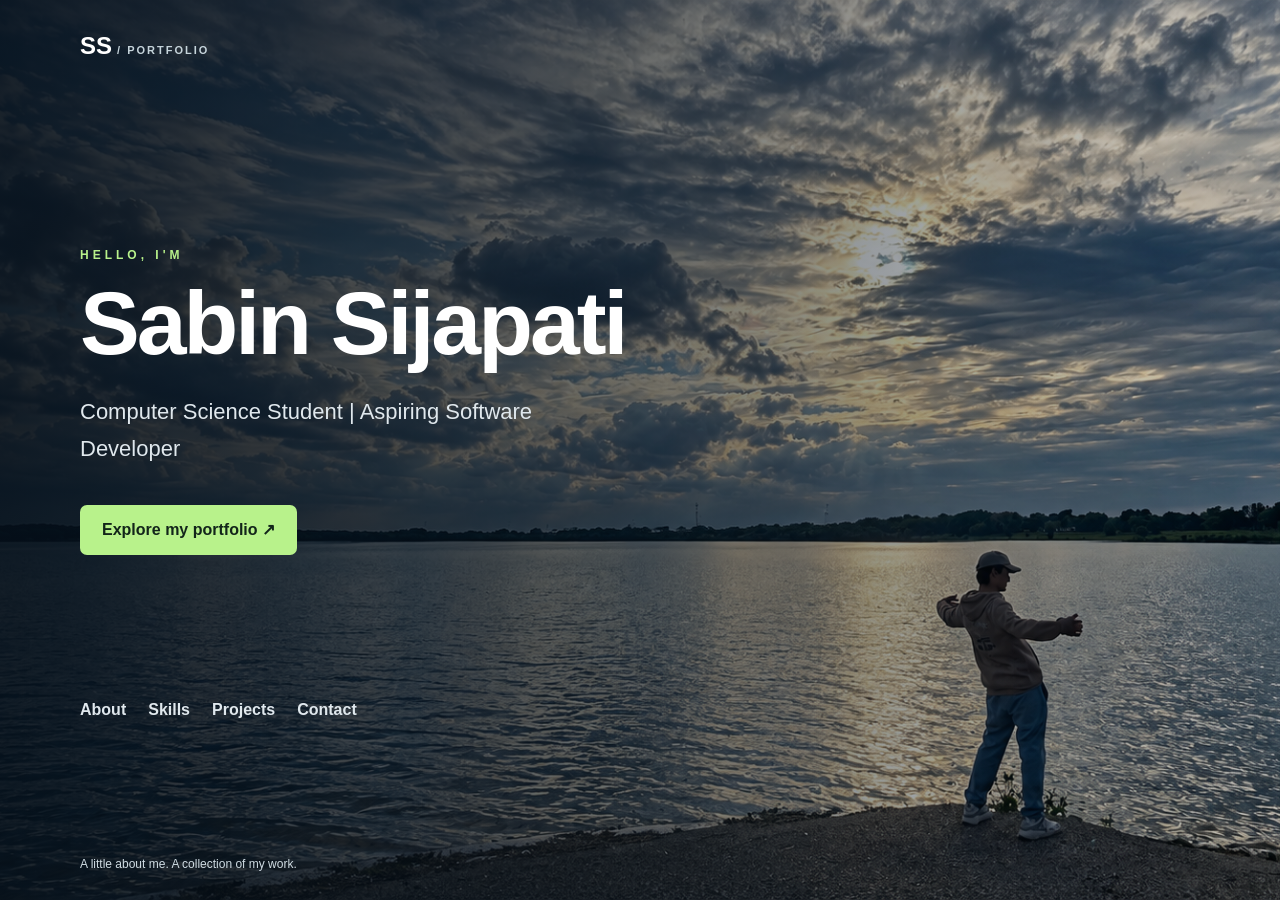
==== commit c541336d: "Add transition effect" ====
--- a/index.html
+++ b/index.html
@@ -25,22 +25,34 @@
 
 <div class="page-topbar" hidden>
 <a class="brand" href="#welcome">SS<span> / PORTFOLIO</span></a>
+<button class="menu-button" id="menu-open" type="button" aria-haspopup="dialog" aria-controls="site-menu" aria-expanded="false">Menu</button>
+</div>
+<dialog id="site-menu" aria-labelledby="menu-title">
+<div class="menu-heading"><h2 id="menu-title">Menu</h2><button id="menu-close" class="menu-close" type="button" aria-label="Close menu">×</button></div>
 <nav aria-label="Portfolio navigation"><a href="#welcome">Home</a><a href="#portfolio">Overview</a><a href="#about">About</a><a href="#skills">Skills</a><a href="#projects">Projects</a><a href="#contact">Contact</a></nav>
-</div>
+</dialog>
 <main id="portfolio-content" hidden>
-<h2 id="view-title" tabindex="-1">My Portfolio</h2>
-    <section id="about">
-    <h2>About Me</h2>
-    <p>
-        Hi, I’m Sabin! I’m studying at Sinclair Community College
-        and working toward a career in software development.
-        I’m interested in building useful applications and
-        learning about cloud computing and AI.
-    </p>
+<section id="about" aria-labelledby="about-title">
+    <div class="about-photo-area" aria-label="Space reserved for Sabin’s photo">
+      <div class="photo-strap" aria-hidden="true"></div>
+      <div class="photo-badge">
+        <span class="photo-clip" aria-hidden="true"></span>
+        <div class="photo-placeholder"><span>SS</span><small>Photo coming soon</small></div>
+    </div>
+<span class="about-spark" aria-hidden="true">✦</span>
+    </div>
+    <div class="about-copy">
+    <span class="eyebrow">ABOUT ME</span>
+    <h2 id="about-title">Hello Namaste!</h2>
+    <p class="about-intro">I’m Sabin! I’m studying at Sinclair Community College and working toward a career in software development. I’m interested in building useful applications and learning about cloud computing and AI.</p>
+    <p>I’m building my programming skills through coursework and personal projects. I enjoy learning how an idea becomes an application, from organizing the code to creating an experience that is easy to use.</p>
+    <p>My goal is to keep improving through hands-on practice and build useful software that solves everyday problems.</p>
+    <p>Outside of coding, I enjoy hiking, sketching, gaming, and movies. Exploring new places and creative ideas is a big part of who I am.</p>
+    </div>
 </section>
 
     <section id="skills">
-<h2>My Skills</h2>
+<h2>Skills</h2>
 <p>Technologies I’m learning and practicing:</p>
 
 <ul class="skills-list">
@@ -54,95 +66,17 @@
 </ul>
 </section>
 <section id="projects">
-<h2>My Projects</h2><div class="project-filter"><p id="filter-status" role="status"></p><a href="#projects" id="clear-filter" hidden>View all projects ↗</a></div>
+<h2>Projects</h2><div class="project-filter"><p id="filter-status" role="status"></p><a href="#projects" id="clear-filter" hidden>View all projects ↗</a></div>
 
-<article>
-    <h3>Personal Portfolio Website</h3>
-    <p>
-    A responsive website I’m building to introduce myself,
-    showcase my projects, and connect with others.
-    </p>
+<article id="project-cave-diver"><h3>Cave Diver Pathfinding Visualizer</h3><p>A Java Swing application that generates a random 10 × 10 cave and highlights an escape route within a depth limit.</p><p><strong>Technologies:</strong> Java, Swing, recursion, DSA</p><p class="project-type">Coursework project</p><h4>What it does</h4><p>Searches down and right recursively, checks cell depth, and highlights the successful path.</p><details><summary>Technical discussion</summary><p>Explain the recursive base cases and why the current search only allows two directions.</p></details><a class="project-source" href="projects/cave-diver.zip" download>Download source ↗</a></article>
 
-    <p><strong>Technologies:</strong> HTML and CSS</p>
+<article id="project-birthday-database"><h3>Birthday Database</h3><p>A C++ console application for managing birthday records with a binary search tree.</p><p><strong>Technologies:</strong> C++, binary search trees, file handling, DSA</p><p class="project-type">Coursework project</p><h4>What it does</h4><p>Add, edit, remove, and search records; query birthdays by month; import and export CSV-style records.</p><details><summary>Technical discussion</summary><p>Explain name-based ordering, duplicate handling, and how an unbalanced tree affects search performance.</p></details><a class="project-source" href="projects/birthday-database.zip" download>Download source ↗</a></article>
 
-    <h4>Features</h4>
-    <ul>
-    <li>A layout that adjusts to phone and desktop screens</li>
-    <li>Navigation links that jump to each section</li>
-    <li>Skills badges and contact links</li>
-    </ul>
+<article id="project-graph-traversal"><h3>Graph Representations &amp; Traversal</h3><p>A C++ coursework project comparing adjacency matrices and adjacency lists, with depth-first and breadth-first traversal.</p><p><strong>Technologies:</strong> C++, graphs, BFS, DFS, DSA</p><p class="project-type">Coursework project</p><h4>What it does</h4><p>Demonstrates directed and undirected graphs, weighted and unweighted configurations, and traversal of textbook examples.</p><details><summary>Technical discussion</summary><p>Compare matrix and list storage, and explain how a queue changes BFS traversal compared with recursive DFS.</p></details><a class="project-source" href="projects/graph-traversal.zip" download>Download source ↗</a></article>
 
-    <h4>What I’m learning</h4>
-    <p>
-    How to structure a webpage with HTML, style it with CSS,
-    and use Flexbox and media queries to adapt the layout
-    to different screen sizes.
-    </p>
-</article>
+<article id="project-catacomb-crawler"><h3>Catacomb Crawler</h3><p>A turn-based Java console game with a configurable dungeon, a hero, monsters, and an escape objective.</p><p><strong>Technologies:</strong> Java, OOP, inheritance</p><p class="project-type">Coursework project</p><h4>What it does</h4><p>Uses Actor, Hero, and Monster classes, bounded movement, random combat, healing, and a text-based map.</p><details><summary>Technical discussion</summary><p>Explain the class hierarchy, game-state updates, and the order of combat, health, and escape checks.</p></details><a class="project-source" href="projects/catacomb-crawler.zip" download>Download source ↗</a></article>
 
-<article>
-<h3>Cave Diver Pathfinding Visualizer</h3>
-<img
-class="project-image"
-src="images/cave-diver.png"
-alt="Cave Diver application showing a highlighted escape route"
-loading="lazy"
->
-<p>
-    A Java desktop application that generates a random 10-by-10
-    cave grid and searches for an escape route based on a
-    diver’s depth limit. A successful route is highlighted
-    on the screen.
-</p>
-<p>
-    <strong>Technologies:</strong>
-    Java, Swing, recursion, and two-dimensional arrays
-</p>
-<p>
-    <strong>Algorithm:</strong>
-    Recursively explores paths moving down or right,
-    checking depth and remaining air.
-</p>
-<p><strong>Project type:</strong> Coursework</p>
-</article>
-
-<article>
-<h3>Binary Search Tree Comparison</h3>
-<p>
-    A C++ console application that lets users build two binary
-    search trees and compare their stored values, even when
-    their structures differ.
-</p>
-<p>
-    <strong>Technologies:</strong>
-    C++, binary search trees, templates, and inorder traversal
-</p>
-<p>
-    <strong>Features:</strong>
-    Interactive insertion, sorted output, and example
-    comparisons of equivalent and different trees.
-</p>
-<p><strong>Project type:</strong> Coursework</p>
-</article>
-
-<article>
-<h3>Rainfall Statistics Tracker</h3>
-<p>
-    A C++ console application that stores monthly rainfall
-    records in a linked list. Users can add or edit records
-    and generate a summary report.
-</p>
-<p>
-    <strong>Technologies:</strong>
-    C++, linked lists, classes, and templates
-</p>
-<p>
-    <strong>Features:</strong>
-    Calculates total and average rainfall and identifies
-    the months with the highest and lowest rainfall.
-</p>
-<p><strong>Project type:</strong> Coursework</p>
-</article>
+<article id="project-portfolio"><h3>Personal Portfolio Website</h3><p>A responsive personal website with a photo welcome screen, separate content views, and skill-based project filtering.</p><p><strong>Technologies:</strong> HTML, CSS, JavaScript, GitHub</p><p class="project-type">Personal project</p><h4>What it does</h4><p>Includes rolling hover labels, keyboard focus support, and reduced-motion styling.</p><details><summary>Technical discussion</summary><p>Explore how hash navigation and project filters work together without a backend.</p></details><a class="project-source" href="https://github.com/sabinsijapati06/sabinsijapati06.github.io" target="_blank" rel="noopener noreferrer">View repository ↗</a></article>
 </section>
 
 
--- a/style.css
+++ b/style.css
@@ -1,26 +1,8 @@
 /* Sabin's portfolio — midnight, teal and soft green */
-:root { color-scheme:dark; 
---bg:#0b121b; 
---panel:#121f2b; 
---edge:#2c404d; 
---text:#edf4f5;
---muted:#b7c6cf;
---accent:#b8f28b;
-}
-* { box-sizing:border-box; 
-}
-html { scroll-behavior:auto; 
-}
-body { 
-  margin:0;
-min-height:100dvh;
-display:flex;
-flex-direction:column;
-font-family:Arial,sans-serif; 
-background:var(--bg); 
-color:var(--text); 
-line-height:1.7; 
-}
+:root { color-scheme:dark; --bg:#0b121b; --panel:#121f2b; --edge:#2c404d; --text:#edf4f5; --muted:#b7c6cf; --accent:#b8f28b; }
+* { box-sizing:border-box; }
+html { scroll-behavior:auto; }
+body { margin:0; min-height:100dvh; display:flex; flex-direction:column; font-family:Arial,sans-serif; background:var(--bg); color:var(--text); line-height:1.7; }
 a { color:var(--accent); }
 a:focus-visible, button:focus-visible, input:focus-visible, textarea:focus-visible { outline:3px solid var(--accent); outline-offset:5px; }
 [hidden] { display:none !important; }
@@ -137,3 +119,234 @@
  .roll-label,.skills-list a { transition:none; }
  .roll-link:hover .roll-label,.roll-link:focus-visible .roll-label { transform:none; }
 }
+
+.project-type { text-transform:uppercase; font-size:12px; letter-spacing:2px; }
+details { margin:20px 0; } summary { cursor:pointer; } summary:focus-visible { outline:2px solid white; outline-offset:4px; }
+.project-source { display:inline-block; padding:10px 18px; border:1px solid #666; border-radius:24px; text-decoration:none; margin-top:12px; }
+
+/* Right-side navigation drawer; native dialog keeps keyboard focus inside. */
+.menu-button {
+ color:white; background:transparent; border:1px solid #82979f;
+ border-radius:24px; padding:7px 22px; font:inherit; line-height:1.7;
+ cursor:pointer; min-height:44px; margin-left:auto;
+}
+.menu-button:hover { border-color:#b8f28b; color:#b8f28b; }
+body.menu-is-open { overflow:hidden; }
+#site-menu {
+ position:fixed; inset:0 0 0 auto; margin:0; padding:32px;
+ width:min(390px,90vw); height:100dvh; max-height:100dvh; max-width:100vw;
+ color:#f5f5f5; background:rgba(20,24,21,.82);
+ border:0; border-left:1px solid rgba(184,242,139,.22);
+ box-shadow:-20px 0 70px rgba(0,0,0,.35);
+ -webkit-backdrop-filter:blur(22px); backdrop-filter:blur(22px);
+ overflow-y:auto;
+}
+#site-menu[open] { animation:menu-enter .3s ease-out; }
+#site-menu::backdrop { background:rgba(0,0,0,.45); }
+.menu-heading { display:flex; align-items:center; justify-content:space-between; gap:20px; margin-bottom:42px; }
+.menu-heading h2 { margin:0; font-size:18px; color:#b8f28b; letter-spacing:2px; }
+.menu-close { border:1px solid #63715b; border-radius:50%; width:44px; height:44px; color:white; background:transparent; font-size:28px; cursor:pointer; }
+#site-menu nav { display:flex; flex-direction:column; flex-wrap:nowrap; gap:12px; }
+#site-menu nav a { display:block; font-size:26px; font-weight:400; padding:12px 8px; color:#eee; text-decoration:none; border-bottom:1px solid rgba(255,255,255,.08); }
+#site-menu nav a:hover,#site-menu nav a[aria-current="page"] { color:#b8f28b; }
+@keyframes menu-enter { from {transform:translateX(100%);opacity:0;} to {transform:translateX(0);opacity:1;} }
+@media(prefers-reduced-motion:reduce) { #site-menu[open] { animation:none; } }
+
+/* Section links scroll within the full portfolio. */
+.page-topbar { position:sticky; top:0; z-index:10; }
+#view-title,#about,#skills,#projects,#contact { scroll-margin-top:110px; }
+
+/* Skill logos: retain readable names and filtering, without hover effects. */
+.skills-list a,.skills-list a:hover,.skills-list a:focus-visible {
+ display:flex; align-items:center; gap:10px; background:transparent;
+ color:#eee; border-color:#666; transition:none; transform:none;
+}
+.skill-logo { display:block; width:28px; height:28px; object-fit:contain; flex:none; }
+.skill-logo-github { filter:invert(1); }
+
+/* Flip only the skill name; logos and chip colors remain stationary. */
+.skill-flip { display:inline-block; perspective:500px; }
+.skill-flip-inner {
+ display:grid; transform-style:preserve-3d;
+ transition:transform .5s cubic-bezier(.2,.7,.2,1);
+}
+.skill-flip-front,.skill-flip-back {
+ grid-area:1 / 1; display:block; white-space:nowrap;
+ backface-visibility:hidden; -webkit-backface-visibility:hidden;
+}
+.skill-flip-back { transform:rotateX(180deg); }
+@media(hover:hover) {
+ .skills-list a:hover .skill-flip-inner { transform:rotateX(180deg); }
+}
+.skills-list a:focus-visible .skill-flip-inner { transform:rotateX(180deg); }
+@media(prefers-reduced-motion:reduce) {
+ .skill-flip-inner { transition:none !important; transform:none !important; }
+}
+
+/* Share Contact's charcoal gradient and soft green glow across the portfolio. */
+body {
+ background:radial-gradient(ellipse at 80% 20%,rgba(184,242,139,.08),transparent 55%),linear-gradient(130deg,#090909,#242424);
+ background-attachment:fixed;
+}
+main section, .contact-page { background:transparent; }
+.page-topbar {
+ background:rgba(9,9,9,.82);
+ -webkit-backdrop-filter:blur(16px);
+ backdrop-filter:blur(16px);
+}
+.contact-page { border-top:0; }
+
+/* Reference-inspired introduction with a reserved hanging portrait card. */
+#about {
+ display:grid; grid-template-columns:minmax(220px,.8fr) minmax(0,1.5fr);
+ align-items:center; gap:54px; padding:36px 0 64px;
+ border:0; border-radius:0; min-height:650px;
+}
+.about-photo-area { position:relative; padding:115px 12px 32px; align-self:stretch; display:flex; align-items:center; }
+.photo-strap { position:absolute; top:-80px; left:54%; width:7px; height:250px; background:#788375; transform:rotate(8deg); border-radius:4px; }
+.photo-badge { position:relative; width:100%; padding:12px; background:#0c1010; border:1px solid #56604f; border-radius:18px; transform:rotate(8deg); box-shadow:0 24px 48px #0006; }
+.photo-clip { position:absolute; top:-25px; left:calc(50% - 12px); width:24px; height:44px; background:#b4bcae; border:6px solid #e0e4dc; border-radius:8px; }
+.photo-placeholder { aspect-ratio:3 / 4; display:flex; flex-direction:column; justify-content:center; align-items:center; gap:18px; background:linear-gradient(145deg,#273028,#151a17); border:1px dashed #66705f; border-radius:8px; color:#b8c3b1; }
+.photo-placeholder > span { font-size:64px; font-weight:bold; letter-spacing:-4px; opacity:.45; }
+.photo-placeholder small { font-size:12px; letter-spacing:1px; }
+.about-spark { position:absolute; bottom:10px; left:-12px; color:#b8f28b; opacity:.5; font-size:56px; }
+.about-copy .eyebrow { color:#b8f28b; }
+#about h2 { color:#fff; font-size:clamp(44px,6vw,72px); margin:12px 0 20px; letter-spacing:-2px; }
+#about .about-intro { color:#b8f28b; font-size:18px; font-weight:bold; }
+.about-copy p { margin:0 0 20px; line-height:1.85; }
+@media(max-width:700px) {
+ #about { grid-template-columns:1fr; gap:28px; padding:0 4px 36px; min-height:0; }
+ .about-photo-area { width:230px; justify-self:center; padding:65px 12px 25px; }
+ .photo-strap { top:-28px; height:125px; }
+ .about-copy { padding-top:8px; }
+}
+
+/* Explore entrance: rise into view, clear the blur, then reveal the copy. */
+@media(prefers-reduced-motion:no-preference) {
+ #about.about-entering { animation:about-rise 1.3s cubic-bezier(.16,1,.3,1) both; }
+ .about-entering .about-copy > * { animation:about-text-reveal 1.05s ease-out both; }
+ .about-entering .about-copy > :nth-child(1) { animation-delay:.3s; }
+ .about-entering .about-copy > :nth-child(2) { animation-delay:.45s; }
+ .about-entering .about-copy > :nth-child(3) { animation-delay:.65s; }
+ .about-entering .about-copy > :nth-child(4) { animation-delay:.85s; }
+ .about-entering .about-copy > :nth-child(5) { animation-delay:1.05s; }
+ .about-entering .about-copy > :nth-child(6) { animation-delay:1.25s; }
+}
+@keyframes about-rise {
+ from { opacity:0; transform:translateY(110px); filter:blur(12px); }
+ to { opacity:1; transform:translateY(0); filter:blur(0); }
+}
+@keyframes about-text-reveal {
+ from { opacity:0; transform:translateY(22px); filter:blur(6px); }
+ to { opacity:1; transform:translateY(0); filter:blur(0); }
+}
+
+/* Give each destination its own spacious section within the scrolling page. */
+#skills, #projects {
+ border:0; border-radius:0; padding:70px 0; margin-bottom:60px;
+}
+#skills { min-height:65vh; display:flex; flex-direction:column; justify-content:center; }
+#skills h2, #projects > h2 { font-size:clamp(38px,5vw,64px); letter-spacing:-1.5px; color:#fff; }
+#skills > p { font-size:18px; }
+#skills .skills-list { gap:18px; }
+#contact { min-height:80vh; padding-top:80px; padding-bottom:40px; }
+@media(max-width:700px) {
+ #skills, #projects { padding:40px 4px; margin-bottom:35px; }
+ #skills { min-height:60vh; }
+ #contact { min-height:70vh; }
+}
+
+/* Presentation-inspired chapters, with ordinary scrolling for longer content. */
+html.portfolio-open {
+ scroll-snap-type:y proximity;
+ scroll-padding-top:var(--nav-height,89px);
+ overscroll-behavior-y:none;
+}
+body:not(.is-welcome) { overflow-x:clip; }
+#portfolio-content { max-width:1120px; margin:0 auto; }
+#about, #skills, #projects, #contact {
+ scroll-snap-align:start;
+ scroll-margin-top:0;
+}
+#about, #skills {
+ min-height:calc(100svh - var(--nav-height,89px));
+ margin:0; padding:clamp(48px,7vh,90px) 20px;
+}
+#about { gap:clamp(32px,5vw,80px); }
+#skills { position:relative; align-items:center; text-align:center; }
+#skills .skills-list { justify-content:center; max-width:820px; gap:20px; margin-top:30px; }
+#skills .skills-list a { padding:15px 22px; border-radius:16px; border-color:#ffffff26; background:#ffffff04; }
+#projects { min-height:calc(100svh - var(--nav-height,89px)); margin:0; padding:64px 20px 90px; }
+#portfolio-content #projects article {
+ background:linear-gradient(130deg,#ffffff07,#ffffff02);
+ border:1px solid #ffffff1c; border-radius:22px;
+ padding:clamp(24px,4vw,44px); box-shadow:0 18px 45px #0002;
+}
+#projects article + article { margin-top:30px; }
+#contact {
+ box-sizing:border-box; min-height:calc(100svh - var(--nav-height,89px));
+ flex:none; padding:60px 24px 24px; margin:0;
+ /* Clip temporary entrance transforms so they cannot add scrolling space. */
+ overflow:clip;
+}
+#contact .contact-content { flex:1; display:flex; flex-direction:column; justify-content:center; margin:0 auto; }
+#contact .copyright { flex:none; margin:40px 0 0; padding:0; animation:none; transform:none; filter:none; opacity:1; }
+#contact .social-links a { border-radius:20px; }
+@media(max-width:700px) {
+ html.portfolio-open { scroll-snap-type:none; }
+ #about { padding:35px 4px 64px; }
+ #skills, #projects { padding-left:4px; padding-right:4px; }
+ #skills .skills-list { gap:12px; }
+ #skills .skills-list a { padding:12px 15px; }
+ #contact { padding-top:48px; }
+}
+@media(prefers-reduced-motion:reduce) {
+ html.portfolio-open { scroll-snap-type:none; }
+}
+
+/* Auto-scroll control sits alongside Menu; snapping pauses during the glide. */
+.page-topbar .auto-scroll-button {
+ margin-left:auto; min-height:44px; padding:7px 20px;
+ border:1px solid #82979f; border-radius:24px; background:transparent;
+ color:#edf4f5; font:inherit; line-height:1.7; cursor:pointer;
+ transition:background .25s ease,border-color .25s ease,color .25s ease;
+}
+.page-topbar .menu-button { margin-left:0; }
+.auto-scroll-button:hover, .auto-scroll-button[aria-pressed="true"] {
+ background:rgba(184,242,139,.08); border-color:#b8f28b; color:#b8f28b;
+}
+html.portfolio-open.auto-scrolling { scroll-snap-type:none; scroll-behavior:auto; }
+@media(max-width:600px) {
+ .page-topbar { gap:10px; }
+ .page-topbar .auto-scroll-button { padding:7px 12px; font-size:12px; }
+ .page-topbar .menu-button { padding:7px 15px; font-size:13px; }
+}
+
+/* Prepared before entering view: never show the text before its reveal. */
+@media(prefers-reduced-motion:no-preference) {
+ .reveal-pending { opacity:0; }
+}
+@media(prefers-reduced-motion:reduce) {
+ .reveal-pending { opacity:1; }
+}
+
+/* Welcome: let the lake establish the scene before the content appears. */
+@media(prefers-reduced-motion:no-preference) {
+ body.is-welcome .welcome .topbar,
+ body.is-welcome .welcome-copy > *,
+ body.is-welcome .welcome > nav,
+ body.is-welcome .welcome > .scroll-note {
+  animation:welcome-content-reveal 1.35s cubic-bezier(.16,1,.3,1) both;
+ }
+ body.is-welcome .welcome .topbar { animation-delay:.55s; }
+ body.is-welcome .welcome-copy > .eyebrow { animation-delay:.7s; }
+ body.is-welcome .welcome-copy > h1 { animation-delay:.85s; }
+ body.is-welcome .welcome-copy > p:not(.eyebrow) { animation-delay:1s; }
+ body.is-welcome .welcome-copy > .explore { animation-delay:1.15s; }
+ body.is-welcome .welcome > nav { animation-delay:1.3s; }
+ body.is-welcome .welcome > .scroll-note { animation-delay:1.45s; }
+}
+@keyframes welcome-content-reveal {
+ from { opacity:0; transform:perspective(1000px) translateY(36px) rotateX(12deg); filter:blur(9px); }
+ to { opacity:1; transform:perspective(1000px) translateY(0) rotateX(0deg); filter:blur(0); }
+}
